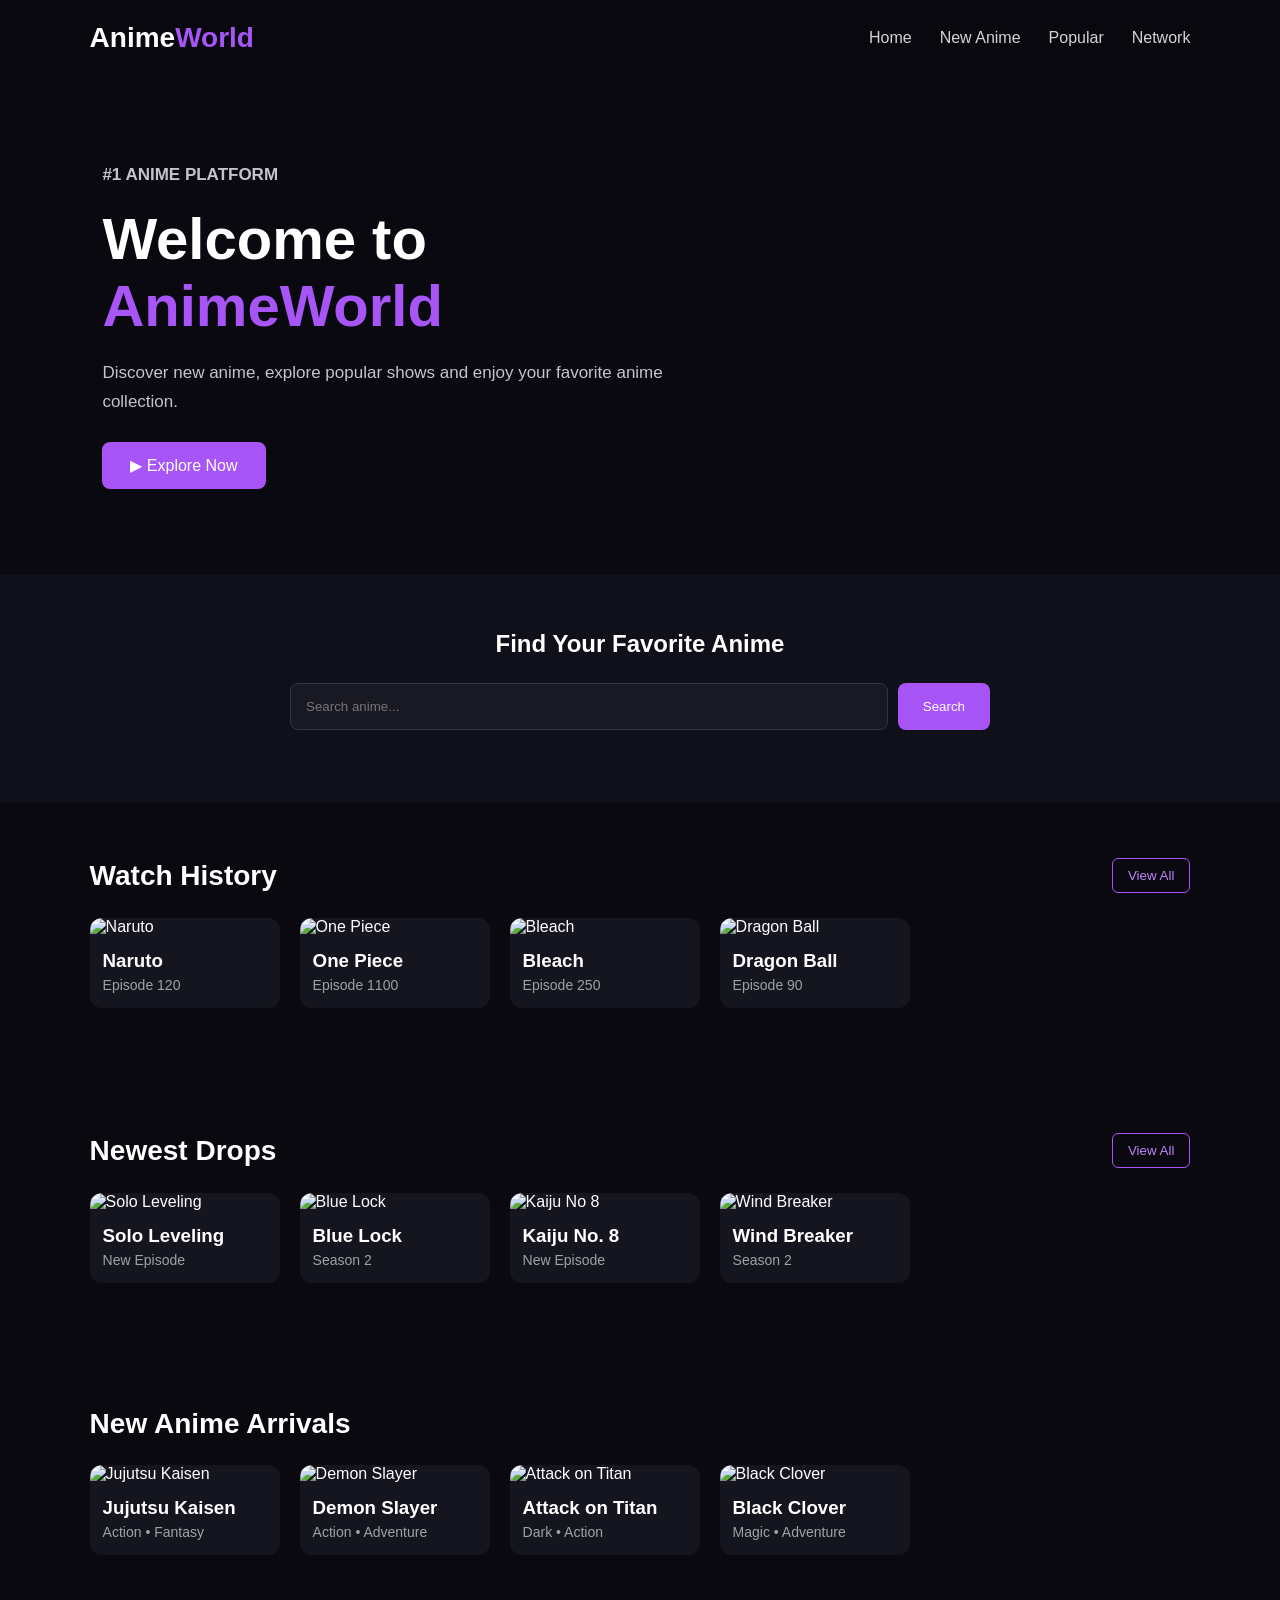
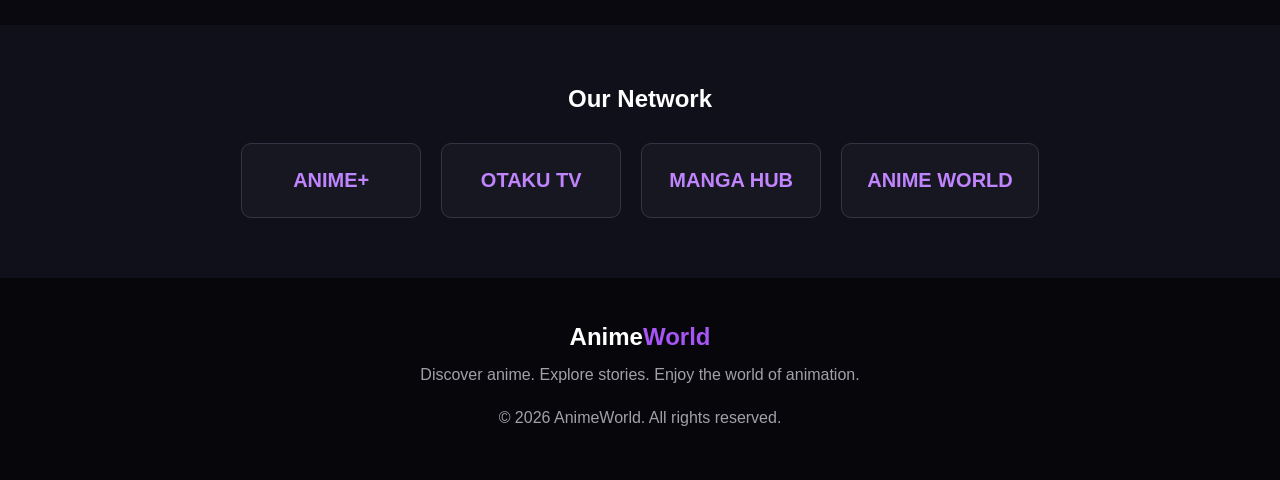
==== Index.html @ 44eef937 "Rename index.html to Index.html" ====
<!DOCTYPE html>
<html lang="en">
<head>
  <meta charset="UTF-8">
  <meta name="viewport" content="width=device-width, initial-scale=1.0">
  <title>AnimeWorld - Watch Anime</title>
  <link rel="stylesheet" href="style.css">
</head>
<body>
<header class="header">
  <div class="logo">Anime<span>World</span></div>
  <nav class="nav">
    <a href="#home">Home</a><a href="#new">New Anime</a>
    <a href="#popular">Popular</a><a href="#network">Network</a>
  </nav>
  <button class="menu-btn" id="menuBtn">☰</button>
</header>

<main id="home">
<section class="hero">
  <div class="hero-content">
    <p class="tag">#1 ANIME PLATFORM</p>
    <h1>Welcome to <span>AnimeWorld</span></h1>
    <p>Discover new anime, explore popular shows and enjoy your favorite anime collection.</p>
    <button class="watch-btn" id="watchBtn">▶ Explore Now</button>
  </div>
</section>

<section class="search-area">
  <h2>Find Your Favorite Anime</h2>
  <div class="search-box">
    <input type="text" id="searchInput" placeholder="Search anime...">
    <button id="searchBtn">Search</button>
  </div>
  <p id="searchMessage"></p>
</section>

<section class="content-section">
<div class="section-title"><h2>Watch History</h2><button class="scroll-btn" data-target="history">View All</button></div>
<div class="anime-row" id="history">
<article class="anime-card"><img src="https://placehold.co/300x430/181827/ffffff?text=Naruto" alt="Naruto"><h3>Naruto</h3><p>Episode 120</p></article>
<article class="anime-card"><img src="https://placehold.co/300x430/22203a/ffffff?text=One+Piece" alt="One Piece"><h3>One Piece</h3><p>Episode 1100</p></article>
<article class="anime-card"><img src="https://placehold.co/300x430/25213b/ffffff?text=Bleach" alt="Bleach"><h3>Bleach</h3><p>Episode 250</p></article>
<article class="anime-card"><img src="https://placehold.co/300x430/1c2638/ffffff?text=Dragon+Ball" alt="Dragon Ball"><h3>Dragon Ball</h3><p>Episode 90</p></article>
</div></section>

<section class="content-section" id="new">
<div class="section-title"><h2>Newest Drops</h2><button class="scroll-btn" data-target="newest">View All</button></div>
<div class="anime-row" id="newest">
<article class="anime-card"><img src="https://placehold.co/300x430/4b164c/ffffff?text=Solo+Leveling" alt="Solo Leveling"><h3>Solo Leveling</h3><p>New Episode</p></article>
<article class="anime-card"><img src="https://placehold.co/300x430/193549/ffffff?text=Blue+Lock" alt="Blue Lock"><h3>Blue Lock</h3><p>Season 2</p></article>
<article class="anime-card"><img src="https://placehold.co/300x430/4a2c1c/ffffff?text=Kaiju+No+8" alt="Kaiju No 8"><h3>Kaiju No. 8</h3><p>New Episode</p></article>
<article class="anime-card"><img src="https://placehold.co/300x430/263b28/ffffff?text=Wind+Breaker" alt="Wind Breaker"><h3>Wind Breaker</h3><p>Season 2</p></article>
</div></section>

<section class="content-section" id="popular">
<div class="section-title"><h2>New Anime Arrivals</h2></div>
<div class="anime-row">
<article class="anime-card"><img src="https://placehold.co/300x430/34214f/ffffff?text=Jujutsu+Kaisen" alt="Jujutsu Kaisen"><h3>Jujutsu Kaisen</h3><p>Action • Fantasy</p></article>
<article class="anime-card"><img src="https://placehold.co/300x430/4b2525/ffffff?text=Demon+Slayer" alt="Demon Slayer"><h3>Demon Slayer</h3><p>Action • Adventure</p></article>
<article class="anime-card"><img src="https://placehold.co/300x430/193b3c/ffffff?text=Attack+on+Titan" alt="Attack on Titan"><h3>Attack on Titan</h3><p>Dark • Action</p></article>
<article class="anime-card"><img src="https://placehold.co/300x430/3e2c18/ffffff?text=Black+Clover" alt="Black Clover"><h3>Black Clover</h3><p>Magic • Adventure</p></article>
</div></section>

<section class="network" id="network">
<h2>Our Network</h2>
<div class="network-list"><div class="network-logo">ANIME+</div><div class="network-logo">OTAKU TV</div><div class="network-logo">MANGA HUB</div><div class="network-logo">ANIME WORLD</div></div>
</section>
</main>

<footer>
<h2>Anime<span>World</span></h2>
<p>Discover anime. Explore stories. Enjoy the world of animation.</p>
<p class="copyright">© 2026 AnimeWorld. All rights reserved.</p>
</footer>
<script src="script.js"></script>
</body>
</html>
---- style.css ----
*{margin:0;padding:0;box-sizing:border-box}
html{scroll-behavior:smooth}
body{background:#09090f;color:#fff;font-family:Arial,sans-serif}
.header{height:75px;display:flex;align-items:center;justify-content:space-between;padding:0 7%;background:rgba(9,9,15,.95);position:sticky;top:0;z-index:100}
.logo{font-size:28px;font-weight:bold}.logo span,.hero h1 span,footer span{color:#a855f7}
.nav{display:flex;gap:28px}.nav a{color:#d4d4d8;text-decoration:none}.nav a:hover{color:#a855f7}
.menu-btn{display:none;background:transparent;color:#fff;border:0;font-size:28px}
.hero{min-height:500px;display:flex;align-items:center;padding:60px 8%;background:linear-gradient(90deg,#09090f 20%,rgba(9,9,15,.5)),url("https://placehold.co/1600x700/21133a/ffffff?text=ANIMEWORLD");background-size:cover;background-position:center}
.hero-content{max-width:600px}.tag{color:#c084fc;font-weight:bold;margin-bottom:15px}.hero h1{font-size:58px;margin-bottom:20px}.hero p{color:#c4c4cc;line-height:1.7;font-size:17px}
.watch-btn{margin-top:25px;padding:14px 28px;border:0;border-radius:8px;background:#a855f7;color:#fff;font-size:16px;cursor:pointer}.watch-btn:hover{background:#7e22ce}
.search-area{padding:55px 8%;text-align:center;background:#10101a}.search-area h2{margin-bottom:25px}.search-box{max-width:700px;margin:auto;display:flex;gap:10px}
.search-box input{width:100%;padding:15px;border:1px solid #343445;border-radius:8px;background:#191923;color:#fff;outline:none}.search-box input:focus{border-color:#a855f7}
.search-box button{padding:0 25px;border:0;border-radius:8px;background:#a855f7;color:#fff;cursor:pointer}#searchMessage{margin-top:18px;color:#c084fc}
.content-section{padding:55px 7%}.section-title{display:flex;align-items:center;justify-content:space-between;margin-bottom:25px}.section-title h2{font-size:28px}
.scroll-btn{padding:9px 15px;border:1px solid #a855f7;background:transparent;color:#c084fc;border-radius:6px;cursor:pointer}
.anime-row{display:flex;gap:20px;overflow-x:auto;padding-bottom:15px;scroll-behavior:smooth}.anime-row::-webkit-scrollbar{height:7px}.anime-row::-webkit-scrollbar-thumb{background:#a855f7;border-radius:10px}
.anime-card{min-width:190px;background:#15151f;border-radius:12px;overflow:hidden;transition:.3s;cursor:pointer}.anime-card:hover{transform:translateY(-8px);box-shadow:0 15px 35px rgba(168,85,247,.25)}
.anime-card img{width:100%;height:270px;object-fit:cover}.anime-card h3{padding:14px 13px 5px}.anime-card p{color:#a1a1aa;padding:0 13px 15px;font-size:14px}
.network{padding:60px 7%;text-align:center;background:#10101a}.network h2{margin-bottom:30px}.network-list{display:flex;justify-content:center;flex-wrap:wrap;gap:20px}
.network-logo{min-width:180px;padding:25px;border:1px solid #343445;border-radius:10px;color:#c084fc;font-weight:bold;font-size:20px;background:#171722}
footer{padding:45px 20px;text-align:center;background:#07070b}footer h2{margin-bottom:15px}footer p{color:#a1a1aa;margin:8px}.copyright{margin-top:25px}
@media(max-width:700px){.header{padding:0 5%}.nav{display:none}.menu-btn{display:block}.hero{min-height:430px}.hero h1{font-size:40px}.search-box{flex-direction:column}.search-box button{padding:14px}.content-section{padding:40px 5%}.anime-card{min-width:155px}.anime-card img{height:220px}}
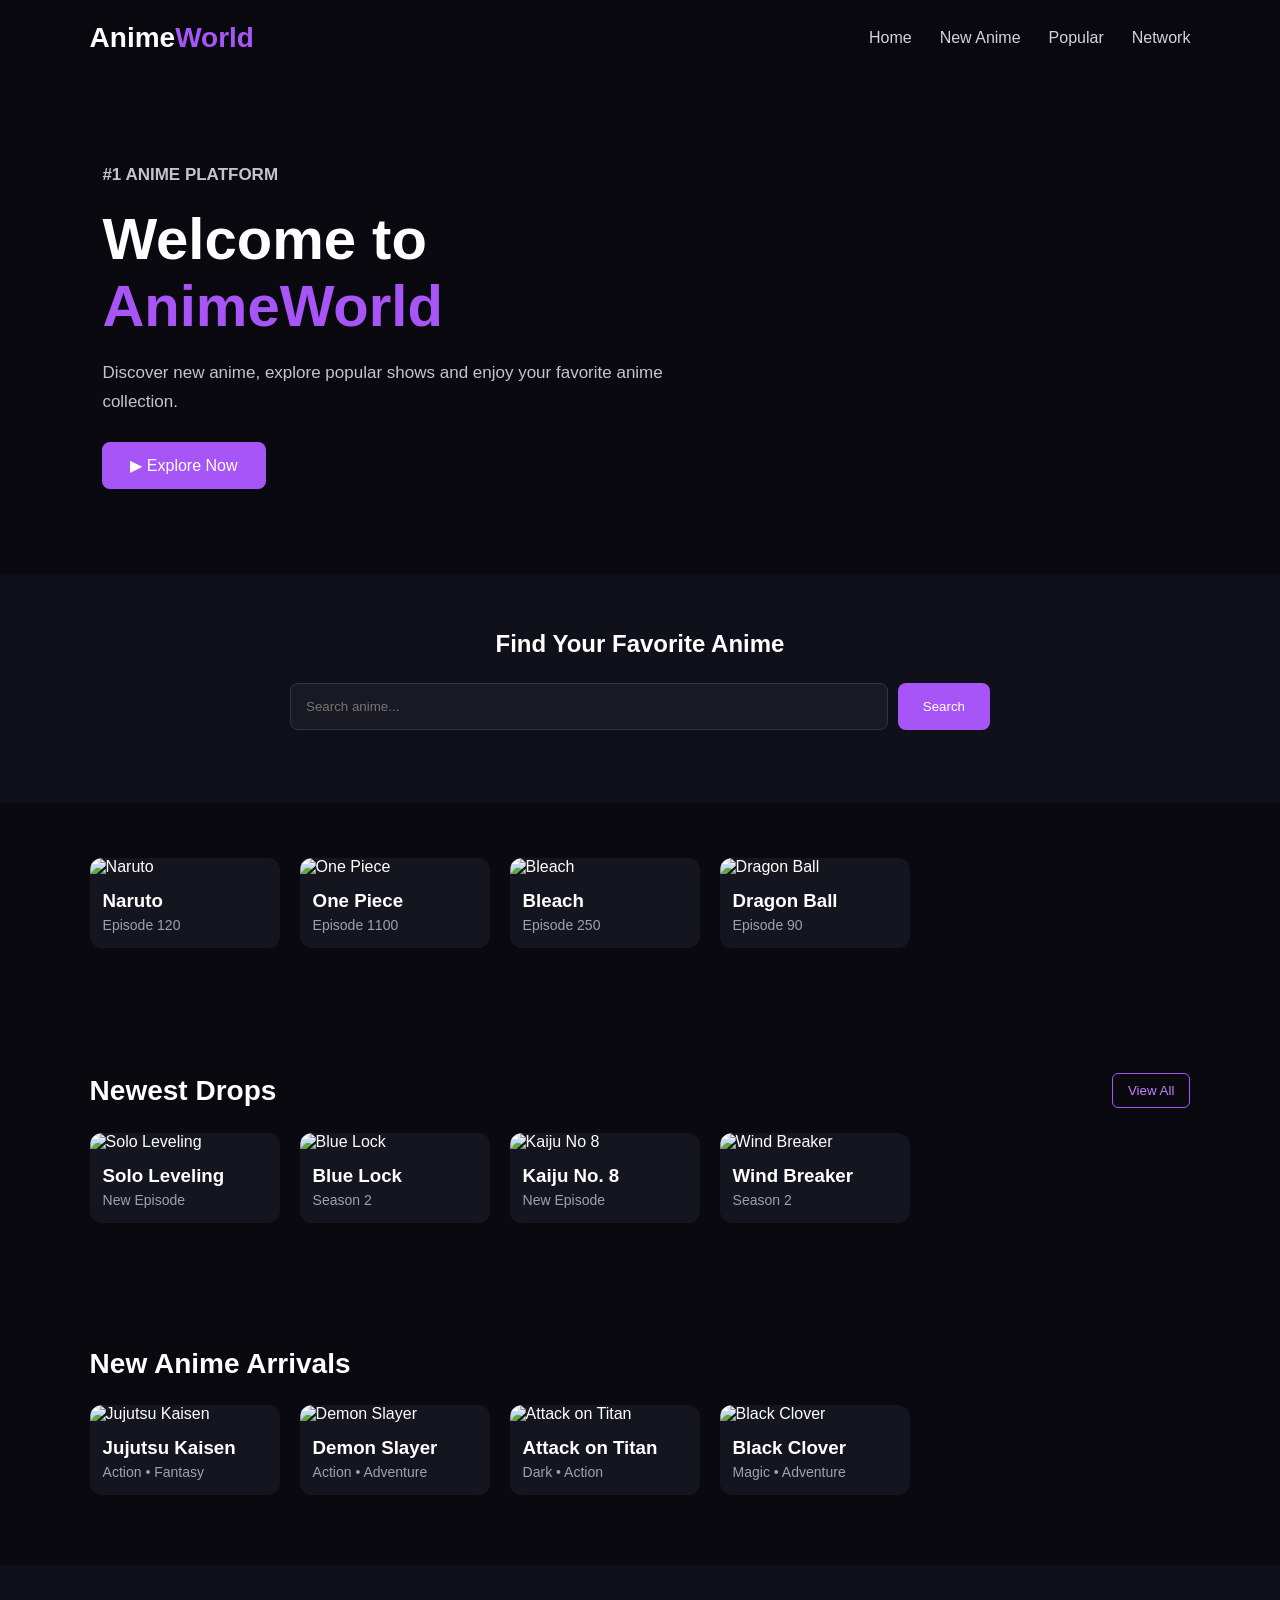
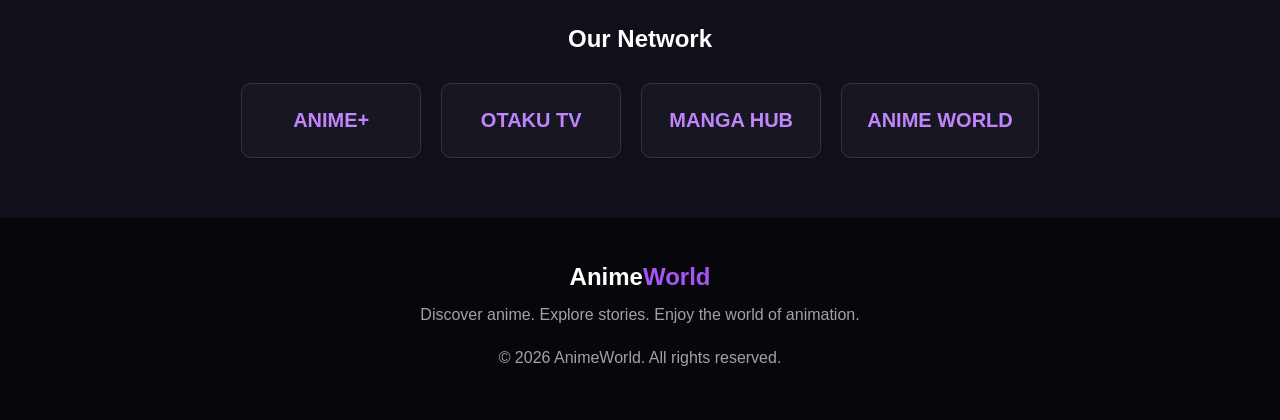
==== commit 67cb808b: "Update watch history section in Index.html" ====
--- a/Index.html
+++ b/Index.html
@@ -36,7 +36,6 @@
 </section>
 
 <section class="content-section">
-<div class="section-title"><h2>Watch History</h2><button class="scroll-btn" data-target="history">View All</button></div>
 <div class="anime-row" id="history">
 <article class="anime-card"><img src="https://placehold.co/300x430/181827/ffffff?text=Naruto" alt="Naruto"><h3>Naruto</h3><p>Episode 120</p></article>
 <article class="anime-card"><img src="https://placehold.co/300x430/22203a/ffffff?text=One+Piece" alt="One Piece"><h3>One Piece</h3><p>Episode 1100</p></article>
